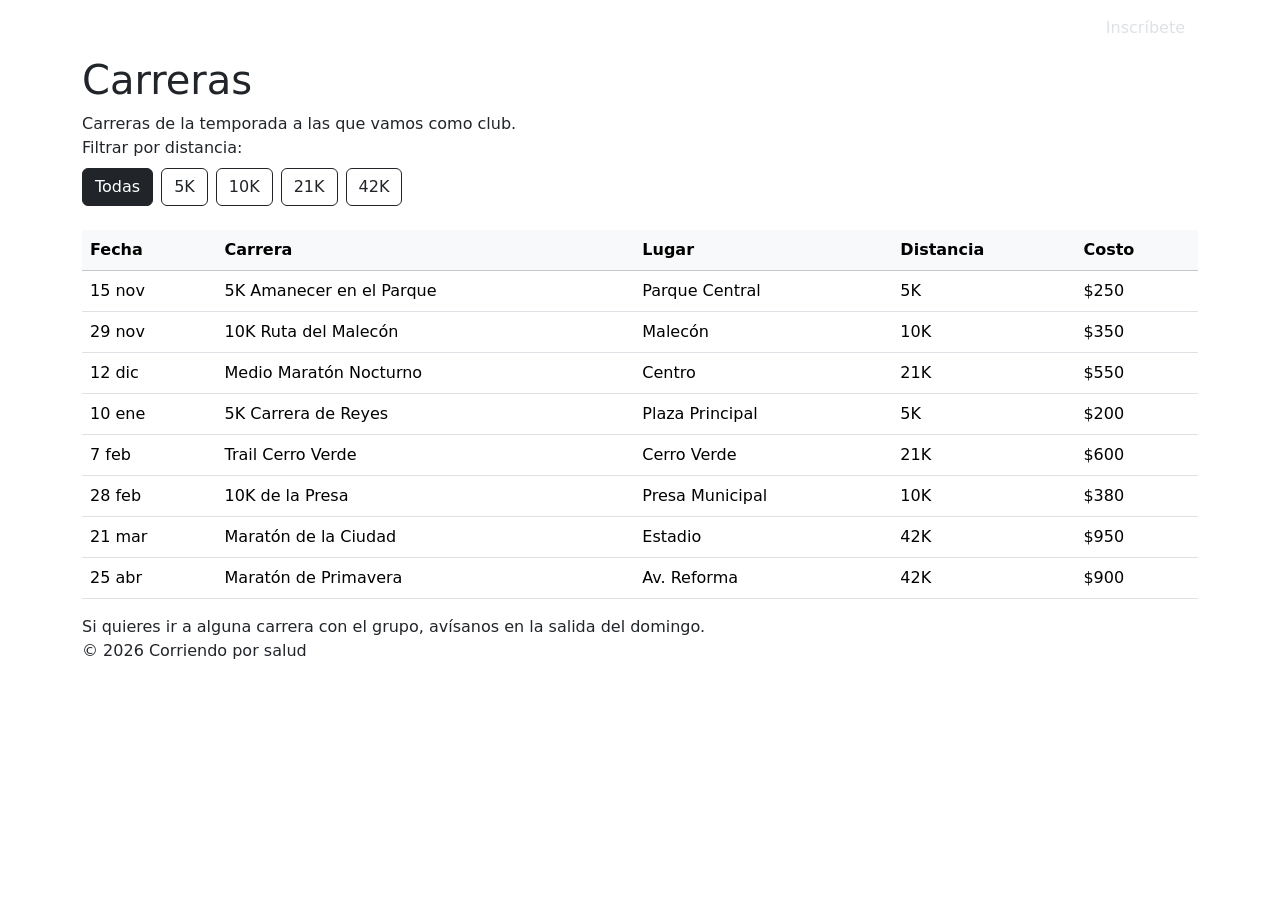
==== html/carreras.html @ 756794fe "Entrenamiento y carreras" ====
<!DOCTYPE html>
<html lang="es">
<head>
  <meta charset="UTF-8">
  <meta name="viewport" content="width=device-width, initial-scale=1.0">
  <title>Carreras | Corriendo por salud</title>
  <link rel="icon" href="../img/favicon.svg" type="image/svg+xml">
  <link href="https://fonts.googleapis.com/css2?family=Poppins:wght@400;600;700&display=swap" rel="stylesheet">
  <link rel="stylesheet" href="https://cdn.jsdelivr.net/npm/bootstrap@5.3.3/dist/css/bootstrap.min.css">
  <link rel="stylesheet" href="https://cdnjs.cloudflare.com/ajax/libs/font-awesome/6.5.2/css/all.min.css">
  <link rel="stylesheet" href="../css/estilos.css?v=7">
</head>
<body>

  <header>
    <nav class="navbar navbar-expand-lg menu" data-bs-theme="dark">
      <div class="container">
        <a class="navbar-brand" href="index.html"><i class="fa-solid fa-heart-pulse"></i> Corriendo por salud</a>
        <button class="navbar-toggler" type="button" data-bs-toggle="collapse" data-bs-target="#menu" aria-controls="menu" aria-expanded="false" aria-label="Abrir menú">
          <span class="navbar-toggler-icon"></span>
        </button>
        <div class="collapse navbar-collapse" id="menu">
          <ul class="navbar-nav ms-auto">
            <li class="nav-item"><a class="nav-link" href="index.html">Inicio</a></li>
            <li class="nav-item"><a class="nav-link" href="entrenamiento.html">Entrenamiento</a></li>
            <li class="nav-item"><a class="nav-link active" aria-current="page" href="carreras.html">Carreras</a></li>
            <li class="nav-item"><a class="nav-link" href="consejos.html">Consejos</a></li>
          </ul>
          <a class="btn btn-rojo ms-lg-3 my-2 my-lg-0" href="inscripcion.html">Inscríbete</a>
        </div>
      </div>
    </nav>
  </header>

  <main>

    <section class="encabezado encabezado-carreras">
      <div class="container">
        <h1>Carreras</h1>
        <p class="mb-0">Carreras de la temporada a las que vamos como club.</p>
      </div>
    </section>

    <section class="seccion">
      <div class="container">

        <p class="mb-2">Filtrar por distancia:</p>
        <div class="d-flex flex-wrap gap-2 mb-4">
          <button class="btn btn-outline-dark filtro active" type="button" data-filtro="todas">Todas</button>
          <button class="btn btn-outline-dark filtro" type="button" data-filtro="5k">5K</button>
          <button class="btn btn-outline-dark filtro" type="button" data-filtro="10k">10K</button>
          <button class="btn btn-outline-dark filtro" type="button" data-filtro="21k">21K</button>
          <button class="btn btn-outline-dark filtro" type="button" data-filtro="42k">42K</button>
        </div>

        <div class="table-responsive">
          <table class="table table-hover align-middle">
            <thead class="table-light">
              <tr><th>Fecha</th><th>Carrera</th><th>Lugar</th><th>Distancia</th><th>Costo</th></tr>
            </thead>
            <tbody>
              <tr class="carrera" data-distancia="5k"><td>15 nov</td><td>5K Amanecer en el Parque</td><td>Parque Central</td><td>5K</td><td>$250</td></tr>
              <tr class="carrera" data-distancia="10k"><td>29 nov</td><td>10K Ruta del Malecón</td><td>Malecón</td><td>10K</td><td>$350</td></tr>
              <tr class="carrera" data-distancia="21k"><td>12 dic</td><td>Medio Maratón Nocturno</td><td>Centro</td><td>21K</td><td>$550</td></tr>
              <tr class="carrera" data-distancia="5k"><td>10 ene</td><td>5K Carrera de Reyes</td><td>Plaza Principal</td><td>5K</td><td>$200</td></tr>
              <tr class="carrera" data-distancia="21k"><td>7 feb</td><td>Trail Cerro Verde</td><td>Cerro Verde</td><td>21K</td><td>$600</td></tr>
              <tr class="carrera" data-distancia="10k"><td>28 feb</td><td>10K de la Presa</td><td>Presa Municipal</td><td>10K</td><td>$380</td></tr>
              <tr class="carrera" data-distancia="42k"><td>21 mar</td><td>Maratón de la Ciudad</td><td>Estadio</td><td>42K</td><td>$950</td></tr>
              <tr class="carrera" data-distancia="42k"><td>25 abr</td><td>Maratón de Primavera</td><td>Av. Reforma</td><td>42K</td><td>$900</td></tr>
            </tbody>
          </table>
        </div>

        <p class="mb-0">Si quieres ir a alguna carrera con el grupo, avísanos en la salida del domingo.</p>
      </div>
    </section>

  </main>

  <footer class="pie">
    <div class="container">
      <p class="mb-0">© 2026 Corriendo por salud</p>
    </div>
  </footer>

  <script src="https://cdn.jsdelivr.net/npm/bootstrap@5.3.3/dist/js/bootstrap.bundle.min.js"></script>
  <script src="../js/funtion.js?v=7"></script>
</body>
</html>
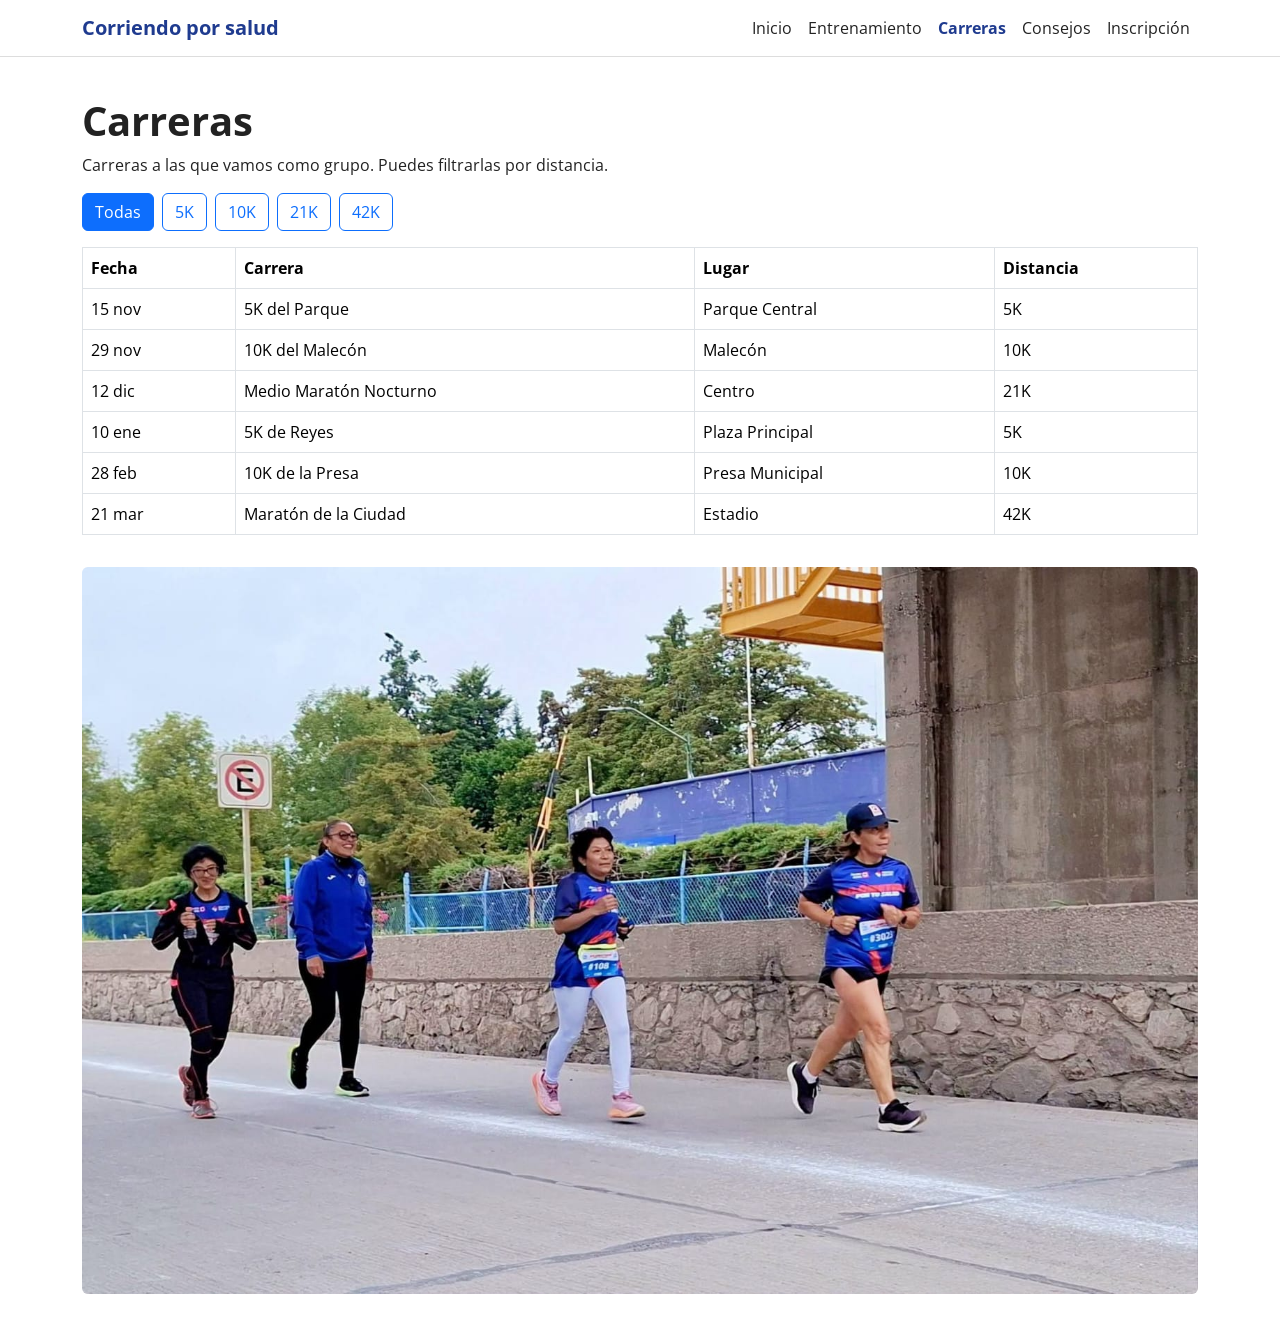
==== commit 57a81d84: "Ajustes finales" ====
--- a/html/carreras.html
+++ b/html/carreras.html
@@ -4,18 +4,16 @@
   <meta charset="UTF-8">
   <meta name="viewport" content="width=device-width, initial-scale=1.0">
   <title>Carreras | Corriendo por salud</title>
-  <link rel="icon" href="../img/favicon.svg" type="image/svg+xml">
-  <link href="https://fonts.googleapis.com/css2?family=Poppins:wght@400;600;700&display=swap" rel="stylesheet">
+  <link href="https://fonts.googleapis.com/css2?family=Open+Sans:wght@400;700&display=swap" rel="stylesheet">
   <link rel="stylesheet" href="https://cdn.jsdelivr.net/npm/bootstrap@5.3.3/dist/css/bootstrap.min.css">
-  <link rel="stylesheet" href="https://cdnjs.cloudflare.com/ajax/libs/font-awesome/6.5.2/css/all.min.css">
-  <link rel="stylesheet" href="../css/estilos.css?v=7">
+  <link rel="stylesheet" href="../css/estilos.css?v=12">
 </head>
 <body>
 
   <header>
-    <nav class="navbar navbar-expand-lg menu" data-bs-theme="dark">
+    <nav class="navbar navbar-expand-lg menu">
       <div class="container">
-        <a class="navbar-brand" href="index.html"><i class="fa-solid fa-heart-pulse"></i> Corriendo por salud</a>
+        <a class="navbar-brand" href="index.html">Corriendo por salud</a>
         <button class="navbar-toggler" type="button" data-bs-toggle="collapse" data-bs-target="#menu" aria-controls="menu" aria-expanded="false" aria-label="Abrir menú">
           <span class="navbar-toggler-icon"></span>
         </button>
@@ -25,8 +23,8 @@
             <li class="nav-item"><a class="nav-link" href="entrenamiento.html">Entrenamiento</a></li>
             <li class="nav-item"><a class="nav-link active" aria-current="page" href="carreras.html">Carreras</a></li>
             <li class="nav-item"><a class="nav-link" href="consejos.html">Consejos</a></li>
+            <li class="nav-item"><a class="nav-link" href="inscripcion.html">Inscripción</a></li>
           </ul>
-          <a class="btn btn-rojo ms-lg-3 my-2 my-lg-0" href="inscripcion.html">Inscríbete</a>
         </div>
       </div>
     </nav>
@@ -34,56 +32,42 @@
 
   <main>
 
-    <section class="encabezado encabezado-carreras">
+    <section class="seccion">
       <div class="container">
         <h1>Carreras</h1>
-        <p class="mb-0">Carreras de la temporada a las que vamos como club.</p>
-      </div>
-    </section>
+        <p>Carreras a las que vamos como grupo. Puedes filtrarlas por distancia.</p>
 
-    <section class="seccion">
-      <div class="container">
-
-        <p class="mb-2">Filtrar por distancia:</p>
-        <div class="d-flex flex-wrap gap-2 mb-4">
-          <button class="btn btn-outline-dark filtro active" type="button" data-filtro="todas">Todas</button>
-          <button class="btn btn-outline-dark filtro" type="button" data-filtro="5k">5K</button>
-          <button class="btn btn-outline-dark filtro" type="button" data-filtro="10k">10K</button>
-          <button class="btn btn-outline-dark filtro" type="button" data-filtro="21k">21K</button>
-          <button class="btn btn-outline-dark filtro" type="button" data-filtro="42k">42K</button>
+        <div class="d-flex flex-wrap gap-2 mb-3">
+          <button class="btn btn-outline-primary filtro active" type="button" data-filtro="todas">Todas</button>
+          <button class="btn btn-outline-primary filtro" type="button" data-filtro="5k">5K</button>
+          <button class="btn btn-outline-primary filtro" type="button" data-filtro="10k">10K</button>
+          <button class="btn btn-outline-primary filtro" type="button" data-filtro="21k">21K</button>
+          <button class="btn btn-outline-primary filtro" type="button" data-filtro="42k">42K</button>
         </div>
 
         <div class="table-responsive">
-          <table class="table table-hover align-middle">
-            <thead class="table-light">
-              <tr><th>Fecha</th><th>Carrera</th><th>Lugar</th><th>Distancia</th><th>Costo</th></tr>
+          <table class="table table-bordered">
+            <thead>
+              <tr><th>Fecha</th><th>Carrera</th><th>Lugar</th><th>Distancia</th></tr>
             </thead>
             <tbody>
-              <tr class="carrera" data-distancia="5k"><td>15 nov</td><td>5K Amanecer en el Parque</td><td>Parque Central</td><td>5K</td><td>$250</td></tr>
-              <tr class="carrera" data-distancia="10k"><td>29 nov</td><td>10K Ruta del Malecón</td><td>Malecón</td><td>10K</td><td>$350</td></tr>
-              <tr class="carrera" data-distancia="21k"><td>12 dic</td><td>Medio Maratón Nocturno</td><td>Centro</td><td>21K</td><td>$550</td></tr>
-              <tr class="carrera" data-distancia="5k"><td>10 ene</td><td>5K Carrera de Reyes</td><td>Plaza Principal</td><td>5K</td><td>$200</td></tr>
-              <tr class="carrera" data-distancia="21k"><td>7 feb</td><td>Trail Cerro Verde</td><td>Cerro Verde</td><td>21K</td><td>$600</td></tr>
-              <tr class="carrera" data-distancia="10k"><td>28 feb</td><td>10K de la Presa</td><td>Presa Municipal</td><td>10K</td><td>$380</td></tr>
-              <tr class="carrera" data-distancia="42k"><td>21 mar</td><td>Maratón de la Ciudad</td><td>Estadio</td><td>42K</td><td>$950</td></tr>
-              <tr class="carrera" data-distancia="42k"><td>25 abr</td><td>Maratón de Primavera</td><td>Av. Reforma</td><td>42K</td><td>$900</td></tr>
+              <tr class="carrera" data-distancia="5k"><td>15 nov</td><td>5K del Parque</td><td>Parque Central</td><td>5K</td></tr>
+              <tr class="carrera" data-distancia="10k"><td>29 nov</td><td>10K del Malecón</td><td>Malecón</td><td>10K</td></tr>
+              <tr class="carrera" data-distancia="21k"><td>12 dic</td><td>Medio Maratón Nocturno</td><td>Centro</td><td>21K</td></tr>
+              <tr class="carrera" data-distancia="5k"><td>10 ene</td><td>5K de Reyes</td><td>Plaza Principal</td><td>5K</td></tr>
+              <tr class="carrera" data-distancia="10k"><td>28 feb</td><td>10K de la Presa</td><td>Presa Municipal</td><td>10K</td></tr>
+              <tr class="carrera" data-distancia="42k"><td>21 mar</td><td>Maratón de la Ciudad</td><td>Estadio</td><td>42K</td></tr>
             </tbody>
           </table>
         </div>
 
-        <p class="mb-0">Si quieres ir a alguna carrera con el grupo, avísanos en la salida del domingo.</p>
+        <img src="../img/grupo-mujeres.jpg" alt="Corredoras del grupo durante una carrera" class="img-fluid rounded mt-3">
       </div>
     </section>
 
   </main>
 
-  <footer class="pie">
-    <div class="container">
-      <p class="mb-0">© 2026 Corriendo por salud</p>
-    </div>
-  </footer>
-
   <script src="https://cdn.jsdelivr.net/npm/bootstrap@5.3.3/dist/js/bootstrap.bundle.min.js"></script>
-  <script src="../js/funtion.js?v=7"></script>
+  <script src="../js/funtion.js?v=12"></script>
 </body>
 </html>
--- a/css/estilos.css
+++ b/css/estilos.css
@@ -0,0 +1,86 @@
+:root {
+  --blanco: #ffffff;
+  --azul: #1f3b8f;
+  --rojo: #c41e1e;
+  --gris: #f2f2f2;
+}
+
+* {
+  transition: none !important;
+  animation: none !important;
+}
+
+body {
+  font-family: "Segoe UI", "Open Sans", sans-serif;
+  color: #222222;
+  background-color: var(--blanco);
+}
+
+h1, h2, h3 {
+  font-weight: 700;
+}
+
+.menu {
+  background-color: var(--blanco);
+  border-bottom: 1px solid #dddddd;
+}
+
+.menu .navbar-brand {
+  font-weight: 700;
+  color: var(--azul);
+}
+
+.menu .nav-link {
+  color: #222222;
+}
+
+.menu .nav-link.active {
+  color: var(--azul);
+  font-weight: 700;
+}
+
+.seccion {
+  padding: 40px 0;
+}
+
+.destacado {
+  background-color: var(--gris);
+  border-radius: 12px;
+  padding: 30px;
+  height: 100%;
+}
+
+.foto {
+  width: 100%;
+  height: 300px;
+  object-fit: cover;
+  border-radius: 12px;
+}
+
+.noticia img {
+  width: 100%;
+  height: 160px;
+  object-fit: cover;
+  border-radius: 10px;
+}
+
+.noticia h3 {
+  font-size: 1rem;
+  margin-top: 10px;
+}
+
+.fecha {
+  color: #666666;
+  font-size: 0.9rem;
+}
+
+.btn-rojo {
+  background-color: var(--rojo);
+  color: var(--blanco);
+}
+
+.btn-rojo:hover {
+  background-color: #a01818;
+  color: var(--blanco);
+}
+
